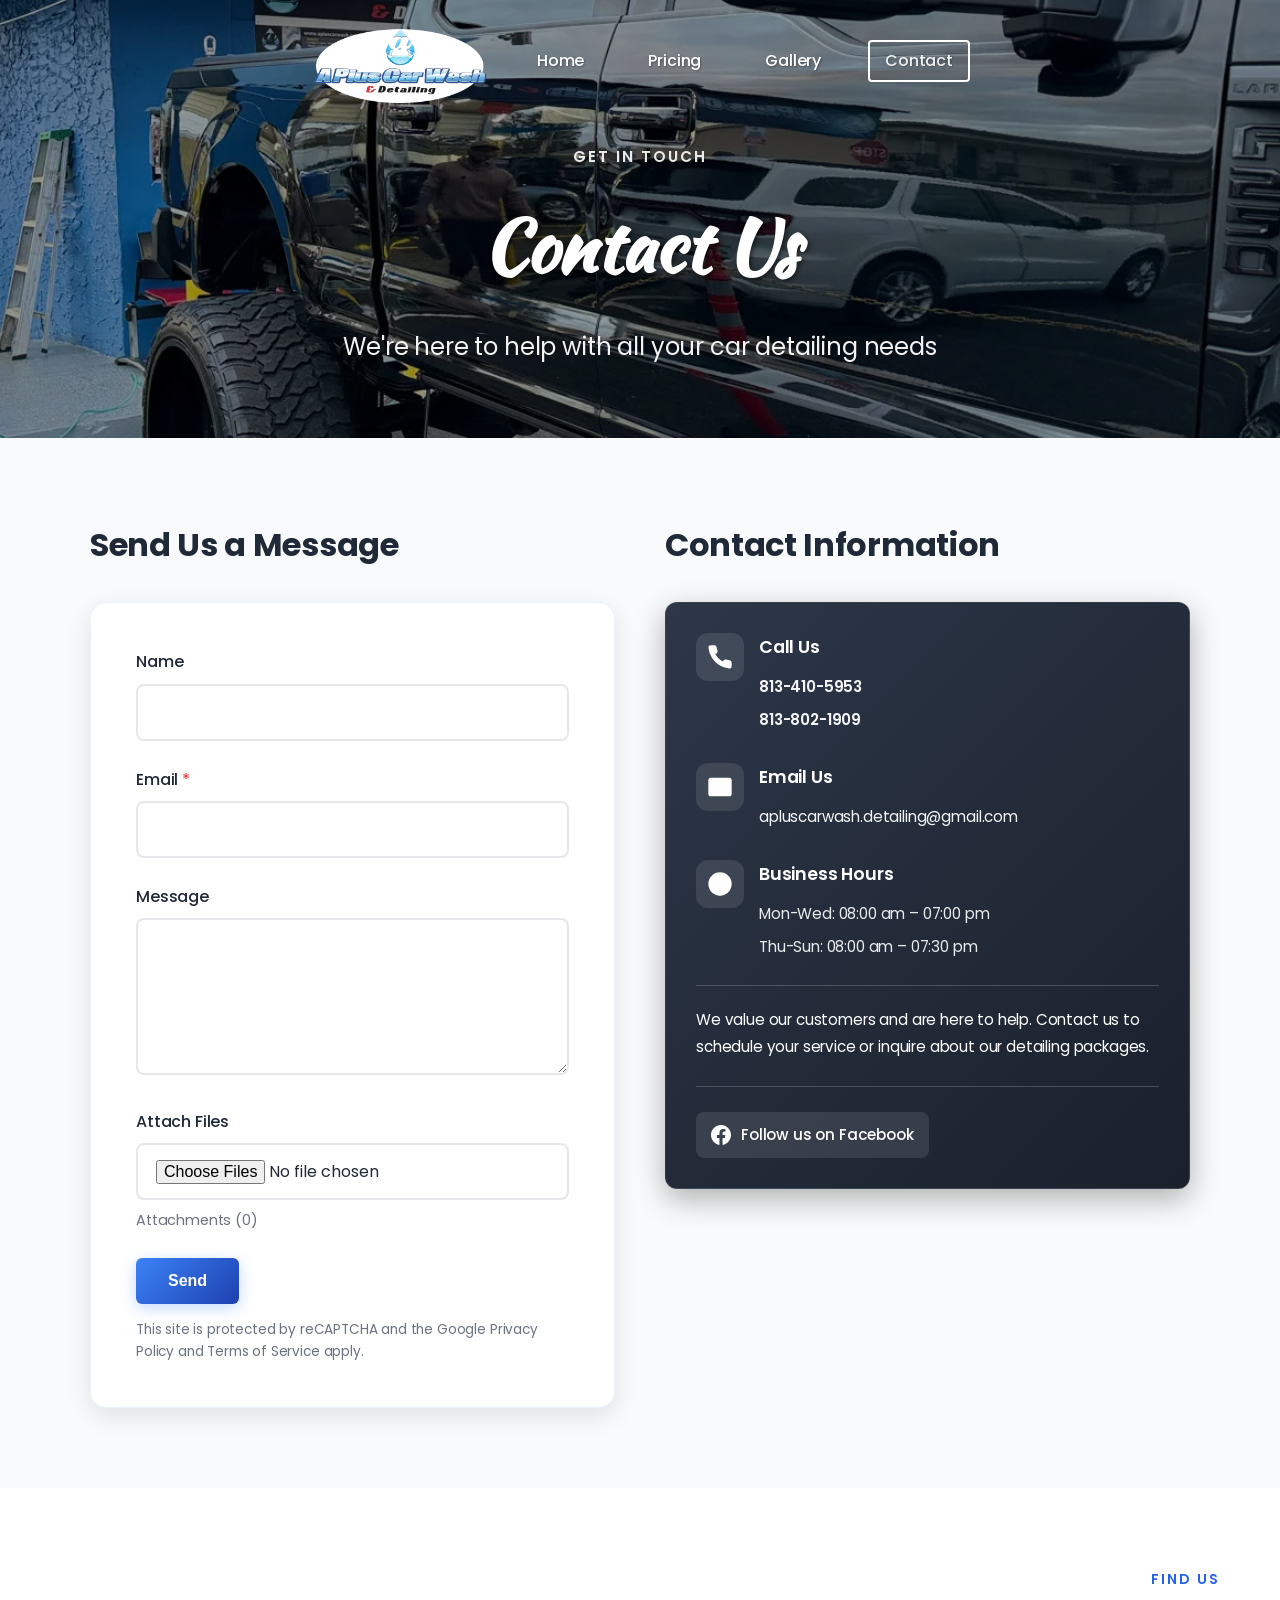
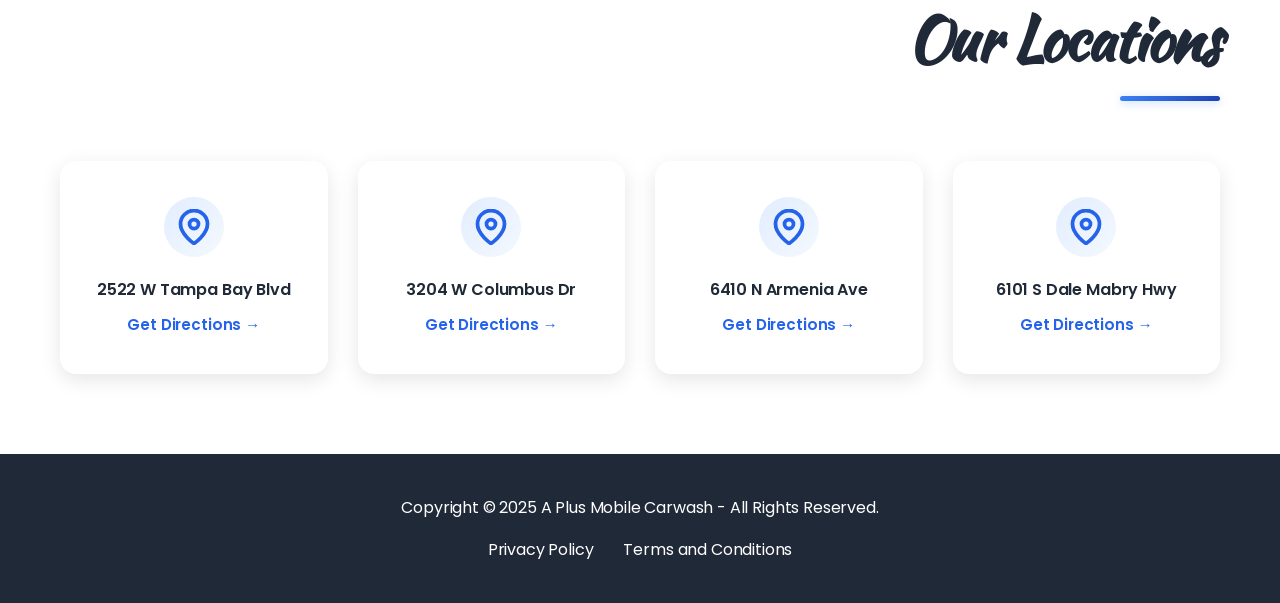
==== contact.html @ 146d7528 "Site v1 created" ====
<!DOCTYPE html>
<html lang="en">
<head>
    <meta charset="UTF-8">
    <meta name="viewport" content="width=device-width, initial-scale=1.0">
    <title>Contact Us - APlus Carwash & Detailing</title>
    <meta name="description" content="Contact APlus Carwash & Detailing for professional mobile car detailing services in Tampa, FL.">
    <link rel="stylesheet" href="styles.css">
    <link rel="preconnect" href="https://fonts.googleapis.com">
    <link rel="preconnect" href="https://fonts.gstatic.com" crossorigin>
    <link href="https://fonts.googleapis.com/css2?family=Poppins:wght@300;400;600;700&family=Kaushan+Script&display=swap" rel="stylesheet">
</head>
<body>

    <!-- Navigation Bar -->
    <nav class="navbar">
        <div class="container">
            <div class="nav-wrapper">
                <button class="mobile-menu-toggle" id="mobileMenuToggle" aria-label="Toggle menu">
                    <span></span>
                    <span></span>
                    <span></span>
                </button>
                <a href="index.html" class="nav-logo">
                    <img src="images/banner.png" alt="A Plus Mobile Carwash Logo">
                </a>
                <ul class="nav-menu" id="navMenu">
                    <li><a href="index.html" class="nav-link">Home</a></li>
                    <li><a href="shop.html" class="nav-link">Pricing</a></li>
                    <li><a href="gallery.html" class="nav-link">Gallery</a></li>
                    <li><a href="contact.html" class="nav-link active">Contact</a></li>
                </ul>
            </div>
        </div>
    </nav>

    <!-- Hero Section -->
    <section class="hero hero-contact">
        <div class="hero-background-image"></div>
        <div class="hero-overlay"></div>
        <div class="container">
            <div class="hero-content">
                <p class="eyebrow-text">Get In Touch</p>
                <h1>Contact Us</h1>
                <p class="hero-subtitle">We're here to help with all your car detailing needs</p>
            </div>
        </div>
    </section>

    <!-- Contact Section -->
    <section class="contact-section">
        <div class="container">
            <div class="contact-wrapper">
                <div class="contact-form-container">
                    <h3>Send Us a Message</h3>
                    <form id="contactForm" class="contact-form">
                        <div class="form-group">
                            <label for="name">Name</label>
                            <input type="text" id="name" name="name" required>
                        </div>
                        <div class="form-group">
                            <label for="email">Email <span class="required">*</span></label>
                            <input type="email" id="email" name="email" required>
                        </div>
                        <div class="form-group">
                            <label for="message">Message</label>
                            <textarea id="message" name="message" rows="5" required></textarea>
                        </div>
                        <div class="form-group">
                            <label for="file">Attach Files</label>
                            <input type="file" id="file" name="file" multiple>
                            <p class="file-info">Attachments (0)</p>
                        </div>
                        <button type="submit" class="btn btn-primary">Send</button>
                        <p class="form-note">This site is protected by reCAPTCHA and the Google Privacy Policy and Terms of Service apply.</p>
                    </form>
                </div>
                
                <div class="contact-info">
                    <h3 class="contact-info-heading">Contact Information</h3>
                    <div class="info-card info-card-primary">
                        <div class="contact-quick-info">
                            <div class="quick-info-item">
                                <div class="quick-info-icon">
                                    <svg xmlns="http://www.w3.org/2000/svg" viewBox="0 0 24 24" fill="none" stroke="currentColor" stroke-width="2" stroke-linecap="round" stroke-linejoin="round">
                                        <path d="M22 16.92v3a2 2 0 0 1-2.18 2 19.79 19.79 0 0 1-8.63-3.07 19.5 19.5 0 0 1-6-6 19.79 19.79 0 0 1-3.07-8.67A2 2 0 0 1 4.11 2h3a2 2 0 0 1 2 1.72 12.84 12.84 0 0 0 .7 2.81 2 2 0 0 1-.45 2.11L8.09 9.91a16 16 0 0 0 6 6l1.27-1.27a2 2 0 0 1 2.11-.45 12.84 12.84 0 0 0 2.81.7A2 2 0 0 1 22 16.92z"></path>
                                    </svg>
                                </div>
                                <div class="quick-info-content">
                                    <h4>Call Us</h4>
                                    <p class="phone">813-410-5953</p>
                                    <p class="phone">813-802-1909</p>
                                </div>
                            </div>
                            <div class="quick-info-item">
                                <div class="quick-info-icon">
                                    <svg xmlns="http://www.w3.org/2000/svg" viewBox="0 0 24 24" fill="none" stroke="currentColor" stroke-width="2" stroke-linecap="round" stroke-linejoin="round">
                                        <path d="M4 4h16c1.1 0 2 .9 2 2v12c0 1.1-.9 2-2 2H4c-1.1 0-2-.9-2-2V6c0-1.1.9-2 2-2z"></path>
                                        <polyline points="22,6 12,13 2,6"></polyline>
                                    </svg>
                                </div>
                                <div class="quick-info-content">
                                    <h4>Email Us</h4>
                                    <p class="email"><a href="mailto:apluscarwash.detailing@gmail.com">apluscarwash.detailing@gmail.com</a></p>
                                </div>
                            </div>
                            <div class="quick-info-item">
                                <div class="quick-info-icon">
                                    <svg xmlns="http://www.w3.org/2000/svg" viewBox="0 0 24 24" fill="none" stroke="currentColor" stroke-width="2" stroke-linecap="round" stroke-linejoin="round">
                                        <circle cx="12" cy="12" r="10"></circle>
                                        <polyline points="12 6 12 12 16 14"></polyline>
                                    </svg>
                                </div>
                                <div class="quick-info-content">
                                    <h4>Business Hours</h4>
                                    <p>Mon-Wed: 08:00 am – 07:00 pm</p>
                                    <p>Thu-Sun: 08:00 am – 07:30 pm</p>
                                </div>
                            </div>
                        </div>
                        <p class="contact-note">We value our customers and are here to help. Contact us to schedule your service or inquire about our detailing packages.</p>
                        <div class="social-media">
                            <a href="https://www.facebook.com/apluscarwashtampabay/" target="_blank" rel="noopener noreferrer" class="social-icon facebook-icon" aria-label="Visit our Facebook page">
                                <svg xmlns="http://www.w3.org/2000/svg" viewBox="0 0 24 24" fill="currentColor" width="24" height="24">
                                    <path d="M24 12.073c0-6.627-5.373-12-12-12s-12 5.373-12 12c0 5.99 4.388 10.954 10.125 11.854v-8.385H7.078v-3.47h3.047V9.43c0-3.007 1.792-4.669 4.533-4.669 1.312 0 2.686.235 2.686.235v2.953H15.83c-1.491 0-1.956.925-1.956 1.874v2.25h3.328l-.532 3.47h-2.796v8.385C19.612 23.027 24 18.062 24 12.073z"/>
                                </svg>
                                <span>Follow us on Facebook</span>
                            </a>
                        </div>
                    </div>
                </div>
            </div>
        </div>
    </section>

    <!-- Locations Section -->
    <section class="locations-section">
        <div class="container">
            <p class="eyebrow-text">Find Us</p>
            <h2 class="section-title">Our Locations</h2>
            <div class="locations-grid">
                <div class="location-card" data-location-image="images/stroefront1.webp">
                    <div class="location-icon">
                        <svg xmlns="http://www.w3.org/2000/svg" viewBox="0 0 24 24" fill="none" stroke="currentColor" stroke-width="2" stroke-linecap="round" stroke-linejoin="round">
                            <path d="M21 10c0 7-9 13-9 13s-9-6-9-13a9 9 0 0 1 18 0z"></path>
                            <circle cx="12" cy="10" r="3"></circle>
                        </svg>
                    </div>
                    <p class="location-address">2522 W Tampa Bay Blvd</p>
                    <a href="https://maps.google.com/?q=2522+W+Tampa+Bay+Blvd+%231864" target="_blank" class="location-link">Get Directions →</a>
                </div>
                <div class="location-card" data-location-image="images/3204-location.png">
                    <div class="location-icon">
                        <svg xmlns="http://www.w3.org/2000/svg" viewBox="0 0 24 24" fill="none" stroke="currentColor" stroke-width="2" stroke-linecap="round" stroke-linejoin="round">
                            <path d="M21 10c0 7-9 13-9 13s-9-6-9-13a9 9 0 0 1 18 0z"></path>
                            <circle cx="12" cy="10" r="3"></circle>
                        </svg>
                    </div>
                    <p class="location-address">3204 W Columbus Dr</p>
                    <a href="https://maps.google.com/?q=3204+W+Columbus+Dr" target="_blank" class="location-link">Get Directions →</a>
                </div>
                <div class="location-card" data-location-image="images/armenia-location.webp">
                    <div class="location-icon">
                        <svg xmlns="http://www.w3.org/2000/svg" viewBox="0 0 24 24" fill="none" stroke="currentColor" stroke-width="2" stroke-linecap="round" stroke-linejoin="round">
                            <path d="M21 10c0 7-9 13-9 13s-9-6-9-13a9 9 0 0 1 18 0z"></path>
                            <circle cx="12" cy="10" r="3"></circle>
                        </svg>
                    </div>
                    <p class="location-address">6410 N Armenia Ave</p>
                    <a href="https://maps.google.com/?q=6410+N+Armenia+Ave" target="_blank" class="location-link">Get Directions →</a>
                </div>
                <div class="location-card" data-location-image="images/dale-location.webp">
                    <div class="location-icon">
                        <svg xmlns="http://www.w3.org/2000/svg" viewBox="0 0 24 24" fill="none" stroke="currentColor" stroke-width="2" stroke-linecap="round" stroke-linejoin="round">
                            <path d="M21 10c0 7-9 13-9 13s-9-6-9-13a9 9 0 0 1 18 0z"></path>
                            <circle cx="12" cy="10" r="3"></circle>
                        </svg>
                    </div>
                    <p class="location-address">6101 S Dale Mabry Hwy</p>
                    <a href="https://maps.google.com/?q=6101+S+Dale+Mabry+Hwy" target="_blank" class="location-link">Get Directions →</a>
                </div>
            </div>
        </div>
    </section>

    <!-- Footer -->
    <footer class="footer">
        <div class="container">
            <p>Copyright © 2025 A Plus Mobile Carwash - All Rights Reserved.</p>
            <div class="footer-links">
                <a href="#privacy">Privacy Policy</a>
                <a href="#terms">Terms and Conditions</a>
            </div>
        </div>
    </footer>

    <script src="script.js"></script>
</body>
</html>
---- styles.css ----
/* Reset & Base Styles */
* {
    margin: 0;
    padding: 0;
    box-sizing: border-box;
}

:root {
    --primary-color: #2563eb;
    --primary-dark: #1e40af;
    --secondary-color: #10b981;
    --text-dark: #1f2937;
    --text-light: #6b7280;
    --bg-light: #f9fafb;
    --bg-white: #ffffff;
    --border-color: #e5e7eb;
    --shadow: 0 4px 6px -1px rgba(0, 0, 0, 0.1), 0 2px 4px -1px rgba(0, 0, 0, 0.06);
    --shadow-lg: 0 10px 15px -3px rgba(0, 0, 0, 0.1), 0 4px 6px -2px rgba(0, 0, 0, 0.05);
    
    /* Soap bubble and water theme colors */
    --water-blue: #3b82f6;
    --water-light: #60a5fa;
    --water-dark: #1e40af;
    --soap-bubble: rgba(59, 130, 246, 0.1);
    --bubble-gradient: linear-gradient(135deg, rgba(59, 130, 246, 0.15) 0%, rgba(147, 197, 253, 0.1) 100%);
    --water-gradient: linear-gradient(135deg, #3b82f6 0%, #1e40af 100%);
}

body {
    font-family: 'Poppins', sans-serif;
    line-height: 1.7;
    color: var(--text-dark);
    background-color: var(--bg-white);
    overflow-x: hidden;
    font-weight: 400;
    letter-spacing: -0.01em;
}

h1 {
    font-family: "Kaushan Script", cursive;
}

h2 {
    font-family: "Kaushan Script", cursive;
}

.container {
    max-width: 1200px;
    margin: 0 auto;
    padding: 0 20px;
}

/* Cookie Notice */
.cookie-notice {
    position: fixed;
    bottom: 0;
    left: 0;
    right: 0;
    background: var(--text-dark);
    color: white;
    padding: 20px;
    z-index: 1000;
    transform: translateY(100%);
    transition: transform 0.3s ease;
    box-shadow: var(--shadow-lg);
}

.cookie-notice.show {
    transform: translateY(0);
}

.cookie-content {
    max-width: 1200px;
    margin: 0 auto;
    display: flex;
    align-items: center;
    justify-content: space-between;
    gap: 20px;
    flex-wrap: wrap;
}

.cookie-content p {
    flex: 1;
    min-width: 250px;
}

.btn-cookie {
    background: var(--primary-color);
    color: white;
    border: none;
    padding: 12px 30px;
    border-radius: 6px;
    cursor: pointer;
    font-weight: 600;
    transition: background 0.3s ease;
}

.btn-cookie:hover {
    background: var(--primary-dark);
}

/* Navigation Bar */
.navbar {
    background: transparent;
    box-shadow: none;
    position: fixed;
    top: 0;
    left: 0;
    right: 0;
    z-index: 999;
    padding: 16px 0;
    transition: background 0.3s ease, box-shadow 0.3s ease;
    width: 100%;
}

.navbar.scrolled {
    background: var(--bg-white);
    box-shadow: var(--shadow);
}

.nav-wrapper {
    display: flex;
    justify-content: center;
    align-items: center;
    position: relative;
    gap: 30px;
}

.nav-logo {
    display: block;
    text-decoration: none;
    transition: transform 0.3s ease, opacity 0.3s ease;
    flex-shrink: 0;
    z-index: 2;
}

.nav-logo img {
    height: 90px;
    width: auto;
    max-width: 300px;
    display: block;
    object-fit: contain;
}

.nav-logo:hover {
    transform: scale(1.05);
    opacity: 0.9;
}

.nav-menu {
    display: flex;
    list-style: none;
    gap: 30px;
    align-items: center;
    margin: 0;
    padding: 0;
}

.nav-link {
    color: var(--text-dark);
    text-decoration: none;
    font-weight: 500;
    transition: color 0.3s ease, border-color 0.3s ease;
    position: relative;
    padding: 5px 15px;
    border: 2px solid transparent;
    border-radius: 4px;
    display: inline-block;
}

.navbar:not(.scrolled) .nav-link {
    color: white;
    text-shadow: 1px 1px 2px rgba(0, 0, 0, 0.3);
}

.navbar:not(.scrolled) .nav-link:not(.active) {
    border-color: transparent;
}


.navbar.scrolled .nav-link:not(.active) {
    border-color: transparent;
}

.nav-link:hover,
.nav-link.active {
    color: var(--primary-color);
}

.navbar:not(.scrolled) .nav-link:hover,
.navbar:not(.scrolled) .nav-link.active {
    color: rgba(255, 255, 255, 0.9);
}

.nav-link.active::after {
    display: none;
}

.nav-link.active {
    border-color: white !important;
}

.navbar:not(.scrolled) .nav-link.active {
    border-color: white !important;
}

.navbar.scrolled .nav-link.active {
    border-color: var(--primary-color) !important;
}

.mobile-menu-toggle {
    display: none;
    flex-direction: column;
    background: none;
    border: none;
    cursor: pointer;
    gap: 5px;
    padding: 5px;
    position: absolute;
    right: 0;
    top: 0;
    z-index: 10;
}

.mobile-menu-toggle span {
    width: 25px;
    height: 3px;
    background: var(--text-dark);
    transition: all 0.3s ease;
    border-radius: 2px;
}

.navbar:not(.scrolled) .mobile-menu-toggle span {
    background: white;
}

/* Hero Section */
.hero {
    position: relative;
    color: white;
    padding: 144px 0 40px;
    text-align: center;
    overflow: visible;
    min-height: 400px;
    display: flex;
    align-items: center;
    margin-top: 0;
    z-index: 1;
}

.hero-slideshow {
    position: absolute;
    top: 0;
    left: 0;
    right: 0;
    bottom: 0;
    z-index: 0;
    height: 100%;
    width: 100%;
}

.hero-slide {
    position: absolute;
    top: 0;
    left: 0;
    right: 0;
    bottom: 0;
    background-size: cover;
    background-position: center;
    background-repeat: no-repeat;
    opacity: 0;
    transition: opacity 2s ease-in-out;
}

.hero-slide.active {
    opacity: 1;
}

.hero-slide:nth-child(1) {
    background-image: url('images/rs=w_1160,h_870 (1).webp');
}

.hero-slide:nth-child(2) {
    background-image: url('images/rs=w_1160,h_870 (2).webp');
}

.hero-slide:nth-child(3) {
    background-image: url('images/rs=w_1160,h_870 (3).webp');
}

/* Hero Background Image for Pricing Page */
.hero-background-image {
    position: absolute;
    top: -70px;
    left: 0;
    right: 0;
    bottom: 0;
    z-index: 0;
    height: calc(100% + 70px);
    min-height: calc(100% + 70px);
    background-image: url('images/rs=w_1160,h_870 (1).webp');
    background-size: cover;
    background-position: center;
    background-repeat: no-repeat;
}

.hero-pricing {
    min-height: 350px;
}

.hero-pricing .hero-overlay {
    top: -70px;
    height: calc(100% + 70px);
}

.hero-pricing .hero-content {
    position: relative;
    z-index: 2;
}

/* Page-specific hero background images */
.hero-pricing .hero-background-image {
    background-image: url('images/rs=w_1160,h_870 (2).webp');
}

.hero-gallery .hero-background-image {
    background-image: url('images/rs=w_1160,h_870 (3).webp');
}

.hero-about .hero-background-image {
    background-image: url('images/rs=w_1160,h_870 (4).webp');
}

.hero-contact .hero-background-image {
    background-image: url('images/rs=w_1160,h_870 (5).webp');
}

.hero-gallery,
.hero-about,
.hero-contact {
    min-height: 350px;
}

.hero-gallery .hero-overlay,
.hero-about .hero-overlay,
.hero-contact .hero-overlay {
    top: -70px;
    height: calc(100% + 70px);
}

.hero-gallery .hero-content,
.hero-about .hero-content,
.hero-contact .hero-content {
    position: relative;
    z-index: 2;
}

.hero-slide:nth-child(4) {
    background-image: url('images/rs=w_1160,h_870 (4).webp');
}

.hero-slide:nth-child(5) {
    background-image: url('images/rs=w_1160,h_870 (5).webp');
}

.hero-slide:nth-child(6) {
    background-image: url('images/rs=w_1160,h_872.webp');
}

.hero-overlay {
    position: absolute;
    top: 0;
    left: 0;
    right: 0;
    bottom: 0;
    background: rgba(0, 0, 0, 0.4);
    z-index: 1;
    height: 100%;
    width: 100%;
}

.hero-content {
    position: relative;
    z-index: 2;
    max-width: 800px;
    margin: 0 auto;
    width: 100%;
}

.hero-logo {
    max-width: 78px;
    width: 100%;
    height: auto;
    margin-bottom: 15px;
    filter: drop-shadow(0 4px 6px rgba(0, 0, 0, 0.3));
    animation: fadeInDown 0.8s ease-out;
}

@keyframes fadeInDown {
    from {
        opacity: 0;
        transform: translateY(-20px);
    }
    to {
        opacity: 1;
        transform: translateY(0);
    }
}

.hero h1 {
    font-size: 4.5rem;
    font-weight: 700;
    margin-bottom: 20px;
    text-shadow: 2px 2px 4px rgba(0, 0, 0, 0.5);
}

.hero-subtitle {
    font-size: 1.5rem;
    margin-bottom: 30px;
    opacity: 0.95;
}

/* Buttons */
.btn {
    display: inline-block;
    padding: 14px 32px;
    border-radius: 6px;
    text-decoration: none;
    font-weight: 600;
    transition: all 0.3s ease;
    border: none;
    cursor: pointer;
    font-size: 1rem;
}

.btn-primary {
    background: var(--water-gradient);
    color: white;
    position: relative;
    overflow: hidden;
    box-shadow: 0 4px 15px rgba(59, 130, 246, 0.3);
}

.btn-primary::before {
    content: '';
    position: absolute;
    top: 50%;
    left: 50%;
    width: 0;
    height: 0;
    border-radius: 50%;
    background: rgba(255, 255, 255, 0.3);
    transform: translate(-50%, -50%);
    transition: width 0.6s, height 0.6s;
}

.btn-primary:hover::before {
    width: 300px;
    height: 300px;
}

.btn-primary:hover {
    background: var(--water-gradient);
    transform: translateY(-3px);
    box-shadow: 0 6px 20px rgba(59, 130, 246, 0.4);
}

.btn-primary:active {
    transform: translateY(-1px);
}

.btn-outline {
    background: transparent;
    color: var(--primary-color);
    border: 2px solid var(--primary-color);
}

.btn-outline:hover {
    background: var(--primary-color);
    color: white;
}

/* Section Styles */
.eyebrow-text {
    font-size: 0.875rem;
    font-weight: 600;
    text-transform: uppercase;
    letter-spacing: 2px;
    color: var(--primary-color);
    text-align: center;
    margin-bottom: 12px;
    display: block;
}

.hero .eyebrow-text {
    color: rgba(255, 255, 255, 0.9);
    font-size: 0.95rem;
    margin-bottom: 15px;
}

.about-section .eyebrow-text,
.photos-section .eyebrow-text {
    color: rgba(255, 255, 255, 0.9);
}

.section-title {
    font-size: 3.75rem;
    font-weight: 700;
    text-align: center;
    margin-bottom: 60px;
    color: var(--text-dark);
    position: relative;
    padding-bottom: 25px;
    margin-top: 0;
    letter-spacing: -0.02em;
    line-height: 1.2;
}

.section-title::after {
    content: '';
    position: absolute;
    bottom: 0;
    left: 50%;
    transform: translateX(-50%);
    width: 100px;
    height: 5px;
    background: var(--water-gradient);
    border-radius: 10px;
    box-shadow: 0 2px 8px rgba(59, 130, 246, 0.3);
}


/* About Section */
.about-section {
    padding: 80px 0;
    position: relative;
    background-image: url('images/stroefront1.webp');
    background-size: cover;
    background-position: center;
    background-repeat: no-repeat;
    background-attachment: fixed;
}

.about-background-overlay {
    position: absolute;
    top: 0;
    left: 0;
    right: 0;
    bottom: 0;
    background: rgba(0, 0, 0, 0.7);
    z-index: 0;
}

.about-section .container {
    position: relative;
    z-index: 1;
}

.about-content {
    max-width: 900px;
    margin: 0 auto;
}

.about-section .section-title {
    color: white;
}

.about-text h3 {
    font-size: 2.25rem;
    margin-bottom: 25px;
    color: white;
    font-weight: 700;
    letter-spacing: -0.02em;
    line-height: 1.3;
}

.about-text p {
    font-size: 1.15rem;
    color: rgba(255, 255, 255, 0.95);
    margin-bottom: 45px;
    line-height: 1.85;
    font-weight: 400;
}

/* About Page Unique Sections */
.about-story-section {
    padding: 100px 0;
    background: var(--bg-light);
}

.story-content {
    max-width: 900px;
    margin: 0 auto;
}

.story-text h2 {
    font-size: 2.5rem;
    font-weight: 700;
    color: var(--text-dark);
    margin-bottom: 30px;
    line-height: 1.2;
}

.story-text .lead-text {
    font-size: 1.3rem;
    color: var(--primary-color);
    font-weight: 600;
    margin-bottom: 30px;
    line-height: 1.6;
}

.story-text p {
    font-size: 1.1rem;
    color: var(--text-dark);
    line-height: 1.8;
    margin-bottom: 25px;
}

/* Values Section */
.values-section {
    padding: 100px 0;
    background: white;
}

.values-grid {
    display: grid;
    grid-template-columns: repeat(auto-fit, minmax(250px, 1fr));
    gap: 40px;
    margin-top: 60px;
}

.value-card {
    text-align: center;
    padding: 40px 30px;
    background: var(--bg-light);
    border-radius: 16px;
    transition: transform 0.3s ease, box-shadow 0.3s ease;
}

.value-card:hover {
    transform: translateY(-8px);
    box-shadow: var(--shadow-lg);
}

.value-number {
    font-size: 3rem;
    font-weight: 700;
    color: var(--primary-color);
    margin-bottom: 20px;
    opacity: 0.2;
}

.value-card h3 {
    font-size: 1.5rem;
    font-weight: 700;
    color: var(--text-dark);
    margin-bottom: 15px;
}

.value-card p {
    font-size: 1rem;
    color: var(--text-light);
    line-height: 1.7;
}

/* Why Choose Section */
.why-choose-section {
    padding: 100px 0;
    background: var(--bg-light);
}

.why-choose-content {
    max-width: 900px;
    margin: 0 auto;
}

.why-choose-text h2 {
    font-size: 2.5rem;
    font-weight: 700;
    color: var(--text-dark);
    margin-bottom: 50px;
    line-height: 1.2;
}

.benefits-list {
    display: flex;
    flex-direction: column;
    gap: 30px;
}

.benefit-item {
    display: flex;
    gap: 25px;
    align-items: flex-start;
}

.benefit-icon {
    width: 50px;
    height: 50px;
    background: var(--primary-color);
    border-radius: 12px;
    display: flex;
    align-items: center;
    justify-content: center;
    flex-shrink: 0;
    color: white;
}

.benefit-icon svg {
    width: 24px;
    height: 24px;
}

.benefit-content h4 {
    font-size: 1.4rem;
    font-weight: 700;
    color: var(--text-dark);
    margin-bottom: 10px;
}

.benefit-content p {
    font-size: 1rem;
    color: var(--text-light);
    line-height: 1.7;
}

/* Stats Section */
.stats-section {
    padding: 80px 0;
    background: var(--primary-color);
    color: white;
}

.stats-grid {
    display: grid;
    grid-template-columns: repeat(auto-fit, minmax(200px, 1fr));
    gap: 40px;
}

.stat-card {
    text-align: center;
    padding: 30px;
}

.stat-number {
    font-size: 3.5rem;
    font-weight: 700;
    margin-bottom: 10px;
    line-height: 1;
}

.stat-label {
    font-size: 1.1rem;
    opacity: 0.9;
    font-weight: 500;
}

/* About CTA Section */
.about-cta-section {
    padding: 100px 0;
    background: white;
}

.cta-content {
    text-align: center;
    max-width: 700px;
    margin: 0 auto;
}

.cta-content h2 {
    font-size: 2.5rem;
    font-weight: 700;
    color: var(--text-dark);
    margin-bottom: 20px;
}

.cta-content p {
    font-size: 1.2rem;
    color: var(--text-light);
    margin-bottom: 40px;
    line-height: 1.7;
}

.cta-buttons {
    display: flex;
    gap: 20px;
    justify-content: center;
    flex-wrap: wrap;
}

.btn-secondary {
    background: transparent;
    color: var(--primary-color);
    border: 2px solid var(--primary-color);
    padding: 15px 40px;
    border-radius: 8px;
    font-weight: 600;
    text-decoration: none;
    transition: all 0.3s ease;
    display: inline-block;
}

.btn-secondary:hover {
    background: var(--primary-color);
    color: white;
    transform: translateY(-2px);
    box-shadow: var(--shadow);
}

.features-grid {
    display: grid;
    grid-template-columns: repeat(auto-fit, minmax(250px, 1fr));
    gap: 30px;
    margin-top: 50px;
}

.feature-card {
    background: rgba(45, 55, 72, 0.9);
    padding: 40px 30px;
    border-radius: 16px;
    text-align: center;
    box-shadow: 0 8px 25px rgba(0, 0, 0, 0.3);
    transition: all 0.4s cubic-bezier(0.4, 0, 0.2, 1);
    backdrop-filter: blur(10px);
    border: 1px solid rgba(255, 255, 255, 0.1);
    animation: fadeInUp 0.6s ease-out;
}

.feature-card:hover {
    transform: translateY(-8px) scale(1.02);
    box-shadow: 0 15px 35px rgba(0, 0, 0, 0.4);
    background: rgba(45, 55, 72, 0.95);
    border-color: rgba(255, 255, 255, 0.2);
}

@keyframes fadeInUp {
    from {
        opacity: 0;
        transform: translateY(30px);
    }
    to {
        opacity: 1;
        transform: translateY(0);
    }
}

.feature-icon {
    font-size: 3rem;
    margin-bottom: 20px;
    display: flex;
    align-items: center;
    justify-content: center;
    width: 80px;
    height: 80px;
    margin: 0 auto 20px;
    border-radius: 20px;
    background: rgba(255, 255, 255, 0.1);
    padding: 15px;
    transition: all 0.3s ease;
}

.feature-icon svg {
    width: 48px;
    height: 48px;
    stroke-width: 2;
    stroke: white;
    fill: none;
}

.feature-icon:has(svg[fill="currentColor"]) svg {
    fill: white;
    stroke: none;
}

.feature-card:hover .feature-icon {
    transform: scale(1.1) rotate(5deg);
    background: rgba(255, 255, 255, 0.2);
}

.feature-card h4 {
    font-size: 1.4rem;
    margin-bottom: 12px;
    color: white;
    font-weight: 600;
    letter-spacing: -0.01em;
}

.feature-card p {
    color: rgba(255, 255, 255, 0.9);
    font-size: 1rem;
    line-height: 1.6;
}

/* Reviews Section */
.reviews-section {
    padding: 80px 0;
    background: white;
    position: relative;
    overflow: hidden;
}

.reviews-section::after {
    content: '★★★★★';
    position: absolute;
    bottom: 20px;
    right: -50px;
    font-size: 12rem;
    color: #fbbf24;
    opacity: 0.15;
    transform: rotate(-35deg);
    white-space: nowrap;
    z-index: 0;
    pointer-events: none;
    letter-spacing: 30px;
}

.reviews-section .section-title {
    text-align: left;
}

.reviews-section .section-title::after {
    left: 0;
    right: auto;
    transform: none;
}

.reviews-section .eyebrow-text {
    text-align: left;
}

.reviews-section .container {
    position: relative;
    z-index: 1;
}

.reviews-carousel-wrapper {
    position: relative;
    max-width: 1100px;
    margin: 0 auto 40px;
    padding: 0 60px;
}

.reviews-carousel {
    display: flex;
    overflow: hidden;
    scroll-behavior: smooth;
    gap: 0;
    padding: 20px 10px;
    width: 100%;
}

.review-card {
    min-width: calc(33.333% - 20px);
    width: calc(33.333% - 20px);
    background: var(--bg-light);
    padding: 40px 30px;
    border-radius: 12px;
    box-shadow: var(--shadow);
    text-align: center;
    flex-shrink: 0;
    transition: transform 0.3s ease, box-shadow 0.3s ease;
    box-sizing: border-box;
    display: flex;
    flex-direction: column;
    justify-content: space-between;
    align-items: center;
    margin: 0 10px;
}

.review-card:hover {
    transform: translateY(-5px);
    box-shadow: var(--shadow-lg);
}

.review-stars {
    color: #fbbf24;
    font-size: 1.5rem;
    margin-bottom: 25px;
    letter-spacing: 3px;
    text-align: center;
    width: 100%;
}

.review-text {
    font-size: 1.1rem;
    line-height: 1.8;
    color: var(--text-dark);
    margin-bottom: 30px;
    font-style: italic;
    position: relative;
    text-align: center;
    width: 100%;
    max-width: 100%;
    padding: 0 10px;
    box-sizing: border-box;
}

.review-text::before {
    content: '"';
    font-size: 4rem;
    color: var(--primary-color);
    opacity: 0.2;
    position: absolute;
    top: -30px;
    left: 50%;
    transform: translateX(-50%);
    font-family: Georgia, serif;
    line-height: 1;
    pointer-events: none;
}

.review-author {
    margin-top: auto;
    padding-top: 25px;
    border-top: 1px solid var(--border-color);
    width: 100%;
    text-align: center;
}

.review-author-name {
    font-weight: 600;
    color: var(--text-dark);
    margin-bottom: 8px;
    text-align: center;
}

.review-date {
    font-size: 0.9rem;
    color: var(--text-light);
    text-align: center;
}

.carousel-btn {
    position: absolute;
    top: 50%;
    transform: translateY(-50%);
    background: var(--primary-color);
    color: white;
    border: none;
    width: 50px;
    height: 50px;
    border-radius: 50%;
    font-size: 24px;
    cursor: pointer;
    z-index: 10;
    display: flex;
    align-items: center;
    justify-content: center;
    transition: all 0.3s ease;
    box-shadow: var(--shadow);
}

.carousel-btn:hover {
    background: var(--primary-dark);
    transform: translateY(-50%) scale(1.1);
}

.carousel-prev {
    left: -25px;
}

.carousel-next {
    right: -25px;
}

.reviews-dots {
    display: flex;
    justify-content: center;
    gap: 10px;
    margin-bottom: 30px;
}

.review-dot {
    width: 12px;
    height: 12px;
    border-radius: 50%;
    background: var(--border-color);
    cursor: pointer;
    transition: all 0.3s ease;
    border: 2px solid transparent;
}

.review-dot:hover {
    background: var(--primary-color);
    transform: scale(1.2);
}

.review-dot.active {
    background: var(--primary-color);
    width: 30px;
    border-radius: 6px;
}

.reviews-footer {
    text-align: center;
    margin-top: 20px;
}

.reviews-footer p {
    color: var(--text-light);
    font-size: 1rem;
}

.reviews-footer a {
    color: var(--primary-color);
    text-decoration: none;
    font-weight: 600;
    transition: color 0.3s ease;
}

.reviews-footer a:hover {
    color: var(--primary-dark);
    text-decoration: underline;
}

.reviews-loading {
    text-align: center;
    padding: 60px 20px;
    color: var(--text-light);
    font-size: 1.1rem;
}

.reviews-loading a {
    color: var(--primary-color);
    text-decoration: none;
    font-weight: 600;
}

.reviews-loading a:hover {
    text-decoration: underline;
}

/* Photos Section */
.photos-section {
    padding: 80px 0;
    background: #000000;
    background-image: url('images/splash1.png');
    background-size: cover;
    background-position: center;
    background-repeat: no-repeat;
    position: relative;
}

.photos-section::before {
    content: '';
    position: absolute;
    top: 0;
    left: 0;
    right: 0;
    bottom: 0;
    background: rgba(0, 0, 0, 0.7);
    z-index: 0;
}

.photos-section .container {
    position: relative;
    z-index: 1;
}

.photos-section .section-title {
    color: white;
    text-align: right;
}

.photos-section .section-title::after {
    left: auto;
    right: 0;
    transform: none;
}

.photos-section .eyebrow-text {
    text-align: right;
}

.photos-grid {
    display: grid;
    grid-template-columns: repeat(auto-fit, minmax(300px, 1fr));
    gap: 30px;
    margin-bottom: 50px;
}

.photos-section-cta {
    text-align: center;
    margin-top: 40px;
}

.photo-item {
    aspect-ratio: 4/3;
    border-radius: 16px;
    overflow: hidden;
    box-shadow: 0 8px 25px rgba(0, 0, 0, 0.2);
    transition: all 0.4s cubic-bezier(0.4, 0, 0.2, 1);
    cursor: pointer;
    position: relative;
    border: 2px solid rgba(255, 255, 255, 0.1);
}

.photo-item::before {
    content: '';
    position: absolute;
    top: 0;
    left: 0;
    right: 0;
    bottom: 0;
    background: var(--bubble-gradient);
    opacity: 0;
    transition: opacity 0.4s ease;
    z-index: 1;
}

.photo-item:hover {
    transform: scale(1.05) translateY(-5px);
    box-shadow: 0 15px 40px rgba(0, 0, 0, 0.3);
    border-color: rgba(255, 255, 255, 0.3);
}

.photo-item:hover::before {
    opacity: 0.2;
}

.photo-item img {
    width: 100%;
    height: 100%;
    object-fit: cover;
    display: block;
    transition: transform 0.3s ease;
}

.photo-item:hover img {
    transform: scale(1.05);
}

/* Image Modal/Carousel */
.image-modal {
    display: none;
    position: fixed;
    z-index: 2000;
    left: 0;
    top: 0;
    width: 100%;
    height: 100%;
    background-color: rgba(0, 0, 0, 0.95);
    animation: fadeIn 0.3s ease;
    overflow: hidden;
}

.image-modal.active {
    display: flex;
    align-items: center;
    justify-content: center;
}

@keyframes fadeIn {
    from {
        opacity: 0;
    }
    to {
        opacity: 1;
    }
}

.modal-content {
    position: relative;
    max-width: 90%;
    max-height: 90%;
    display: flex;
    align-items: center;
    justify-content: center;
}

.modal-content img {
    max-width: 100%;
    max-height: 90vh;
    width: auto;
    height: auto;
    object-fit: contain;
    border-radius: 8px;
    animation: zoomIn 0.3s ease;
}

@keyframes zoomIn {
    from {
        transform: scale(0.8);
        opacity: 0;
    }
    to {
        transform: scale(1);
        opacity: 1;
    }
}

.modal-close {
    position: absolute;
    top: 20px;
    right: 35px;
    color: white;
    font-size: 40px;
    font-weight: bold;
    cursor: pointer;
    background: none;
    border: none;
    z-index: 2001;
    width: 50px;
    height: 50px;
    display: flex;
    align-items: center;
    justify-content: center;
    border-radius: 50%;
    transition: all 0.3s ease;
    line-height: 1;
    padding: 0;
}

.modal-close:hover {
    background-color: rgba(255, 255, 255, 0.2);
    transform: rotate(90deg);
}

.modal-nav {
    position: absolute;
    top: 50%;
    transform: translateY(-50%);
    color: white;
    font-size: 50px;
    font-weight: bold;
    cursor: pointer;
    background: rgba(0, 0, 0, 0.5);
    border: none;
    padding: 20px 15px;
    z-index: 2001;
    transition: all 0.3s ease;
    border-radius: 4px;
    width: 60px;
    height: 60px;
    display: flex;
    align-items: center;
    justify-content: center;
    user-select: none;
}

.modal-nav:hover {
    background: rgba(0, 0, 0, 0.8);
    transform: translateY(-50%) scale(1.1);
}

.modal-prev {
    left: 20px;
}

.modal-next {
    right: 20px;
}

.modal-info {
    position: absolute;
    bottom: 30px;
    left: 50%;
    transform: translateX(-50%);
    color: white;
    font-size: 18px;
    font-weight: 500;
    background: rgba(0, 0, 0, 0.7);
    padding: 10px 20px;
    border-radius: 25px;
    z-index: 2001;
}

.modal-dots {
    position: absolute;
    bottom: 80px;
    left: 50%;
    transform: translateX(-50%);
    display: flex;
    gap: 10px;
    z-index: 2001;
}

.modal-dot {
    width: 12px;
    height: 12px;
    border-radius: 50%;
    background: rgba(255, 255, 255, 0.5);
    cursor: pointer;
    transition: all 0.3s ease;
    border: 2px solid transparent;
}

.modal-dot:hover {
    background: rgba(255, 255, 255, 0.8);
    transform: scale(1.2);
}

.modal-dot.active {
    background: white;
    width: 30px;
    border-radius: 6px;
}

/* Contact Section */
.contact-section {
    padding: 80px 0;
    background: var(--bg-light);
}

.contact-wrapper {
    display: grid;
    grid-template-columns: 1fr 1fr;
    gap: 50px;
    max-width: 1100px;
    margin: 0 auto;
}

.contact-form-container h3 {
    font-size: 2rem;
    margin-bottom: 30px;
    color: var(--text-dark);
    font-weight: 700;
    letter-spacing: -0.01em;
}

.contact-info-heading {
    font-size: 2rem;
    margin-bottom: 30px;
    color: var(--text-dark);
    font-weight: 700;
    letter-spacing: -0.01em;
}

.contact-form {
    background: white;
    padding: 45px;
    border-radius: 16px;
    box-shadow: 0 8px 25px rgba(0, 0, 0, 0.1);
    border: 1px solid rgba(59, 130, 246, 0.1);
}

.form-group {
    margin-bottom: 25px;
}

.form-group label {
    display: block;
    margin-bottom: 8px;
    font-weight: 500;
    color: var(--text-dark);
}

.required {
    color: #ef4444;
}

.form-group input,
.form-group textarea {
    width: 100%;
    padding: 14px 18px;
    border: 2px solid var(--border-color);
    border-radius: 8px;
    font-family: inherit;
    font-size: 1rem;
    transition: all 0.3s ease;
    background: white;
}

.form-group input:focus,
.form-group textarea:focus {
    outline: none;
    border-color: var(--primary-color);
    box-shadow: 0 0 0 3px rgba(59, 130, 246, 0.1);
    transform: translateY(-1px);
}

.file-info {
    margin-top: 8px;
    font-size: 0.9rem;
    color: var(--text-light);
}

.form-note {
    margin-top: 15px;
    font-size: 0.85rem;
    color: var(--text-light);
    line-height: 1.6;
}

.info-card {
    background: white;
    padding: 30px;
    border-radius: 12px;
    box-shadow: var(--shadow);
    margin-bottom: 25px;
}

.info-card-primary {
    background: linear-gradient(135deg, #2d3748 0%, #1a202c 100%);
    box-shadow: 0 10px 30px rgba(0, 0, 0, 0.3);
    border: 1px solid rgba(255, 255, 255, 0.1);
}

.info-card-primary h3,
.info-card-primary h4 {
    color: white;
}

.info-card-primary p {
    color: rgba(255, 255, 255, 0.95);
}

.info-card-primary .quick-info-content h4 {
    color: white;
}

.info-card-primary .quick-info-content p {
    color: rgba(255, 255, 255, 0.9);
}

.info-card h3 {
    margin-bottom: 20px;
    font-size: 1.5rem;
}

.info-card h4 {
    font-size: 1.1rem;
    margin-bottom: 8px;
    color: var(--text-dark);
}

.info-card p {
    color: var(--text-light);
    margin-bottom: 15px;
    line-height: 1.8;
}

.contact-quick-info {
    display: flex;
    flex-direction: column;
    gap: 25px;
    margin-bottom: 20px;
}

.quick-info-item {
    display: flex;
    gap: 15px;
    align-items: flex-start;
}

.quick-info-icon {
    font-size: 2rem;
    flex-shrink: 0;
    display: flex;
    align-items: center;
    justify-content: center;
    width: 48px;
    height: 48px;
    border-radius: 12px;
    background: var(--bubble-gradient);
    padding: 10px;
    transition: all 0.3s ease;
}

.quick-info-icon svg {
    width: 28px;
    height: 28px;
    stroke-width: 2;
}

.quick-info-icon:hover {
    transform: scale(1.1);
    background: var(--water-gradient);
}

.info-card-primary .quick-info-icon {
    background: rgba(255, 255, 255, 0.1);
}

.info-card-primary .quick-info-icon svg {
    stroke: transparent;
    fill: white;
}

.info-card-primary .quick-info-icon:hover {
    background: rgba(255, 255, 255, 0.2);
}

.quick-info-content h4 {
    margin-bottom: 10px;
    font-size: 1.1rem;
    font-weight: 600;
    letter-spacing: -0.01em;
}

.quick-info-content p {
    margin-bottom: 5px;
    font-size: 0.95rem;
}

.social-media {
    margin-top: 25px;
    padding-top: 25px;
    border-top: 1px solid rgba(255, 255, 255, 0.2);
}

.social-icon {
    display: inline-flex;
    align-items: center;
    gap: 10px;
    color: white;
    text-decoration: none;
    font-size: 0.95rem;
    font-weight: 500;
    transition: all 0.3s ease;
    padding: 10px 15px;
    border-radius: 8px;
    background: rgba(255, 255, 255, 0.1);
}

.social-icon:hover {
    background: rgba(255, 255, 255, 0.2);
    transform: translateY(-2px);
    color: white;
}

.social-icon svg {
    width: 20px;
    height: 20px;
    fill: currentColor;
}

.social-icon span {
    color: white;
}

.contact-note {
    margin-top: 20px;
    padding-top: 20px;
    border-top: 1px solid rgba(255, 255, 255, 0.2);
    font-size: 0.95rem;
    color: white !important;
    opacity: 1;
}

.address {
    font-weight: 500;
    color: var(--text-dark) !important;
}

.phone {
    font-size: 1rem;
    font-weight: 600;
    color: var(--primary-color) !important;
    margin-bottom: 5px !important;
}

.info-card-primary .phone {
    color: rgba(255, 255, 255, 0.95) !important;
}

.quick-info-icon svg {
    width: 32px;
    height: 32px;
    fill: currentColor;
}

.info-card-primary .quick-info-icon svg {
    fill: white;
}

.email a {
    color: rgba(255, 255, 255, 0.95) !important;
    text-decoration: none;
    transition: color 0.3s ease;
}

.email a:hover {
    color: white !important;
    text-decoration: underline;
}

.hours-table {
    width: 100%;
    border-collapse: collapse;
}

.hours-table td {
    padding: 10px 0;
    color: var(--text-light);
}

.hours-table td:first-child {
    font-weight: 500;
    color: var(--text-dark);
    width: 60px;
}

.locations-list {
    display: flex;
    flex-direction: column;
    gap: 0;
}

.location-item {
    display: flex;
    gap: 15px;
    padding: 20px 0;
    border-bottom: 1px solid var(--border-color);
    align-items: flex-start;
}

.location-item:last-child {
    border-bottom: none;
    padding-bottom: 0;
}

.location-icon {
    font-size: 1.5rem;
    flex-shrink: 0;
    margin-top: 2px;
}

.location-content {
    flex: 1;
}

.location-address {
    font-weight: 500;
    color: var(--text-dark) !important;
    margin-bottom: 8px !important;
    line-height: 1.6;
    font-size: 1rem;
}

.location-link {
    color: var(--primary-color);
    text-decoration: none;
    font-size: 0.9rem;
    font-weight: 600;
    display: inline-flex;
    align-items: center;
    gap: 5px;
    transition: all 0.3s ease;
}

.location-link:hover {
    color: var(--primary-dark);
    gap: 8px;
}

.hours-toggle {
    cursor: pointer;
    user-select: none;
    display: flex;
    justify-content: space-between;
    align-items: center;
    margin-bottom: 0;
}

.hours-toggle:hover {
    color: var(--primary-color);
}

.toggle-icon {
    font-size: 0.8rem;
    transition: transform 0.3s ease;
}

.hours-toggle.active .toggle-icon {
    transform: rotate(180deg);
}

.hours-content {
    max-height: 0;
    overflow: hidden;
    transition: max-height 0.3s ease;
    margin-top: 0;
}

.hours-toggle.active + .hours-content,
.hours-content.show {
    max-height: 500px;
    margin-top: 20px;
}

/* Locations Section */
.locations-section {
    padding: 80px 0;
    background: white;
    position: relative;
    overflow: hidden;
    transition: background 0.3s ease-in-out;
}

.locations-section.has-bg {
    background: black;
}

.locations-section::after {
    content: '';
    position: absolute;
    top: 0;
    left: 0;
    right: 0;
    bottom: 0;
    background-image: var(--section-bg-image);
    background-size: cover;
    background-position: center;
    background-repeat: no-repeat;
    opacity: 0;
    transition: opacity 0.3s ease-in-out;
    z-index: 0;
    pointer-events: none;
}

.locations-section.has-bg::after {
    opacity: 0.3;
}

.locations-section::before {
    content: '';
    position: absolute;
    top: 0;
    left: 0;
    right: 0;
    bottom: 0;
    background: rgba(255, 255, 255, 0.85);
    transition: background 0.3s ease-in-out;
    z-index: 1;
    pointer-events: none;
}

.locations-section.has-bg::before {
    background: rgba(0, 0, 0, 0.4);
}

.locations-section .container {
    position: relative;
    z-index: 2;
}

.locations-section.has-bg .section-title {
    color: white;
}

.locations-section.has-bg .eyebrow-text {
    color: var(--primary-color);
}

.locations-section.has-bg .location-address {
    color: white !important;
}

.locations-section.has-bg .location-link {
    color: white;
}

.locations-section.has-bg .location-link:hover {
    color: rgba(255, 255, 255, 0.8);
}

.locations-section.has-bg .location-icon svg {
    stroke: white;
}

.locations-section .section-title {
    text-align: right;
}

.locations-section .section-title::after {
    left: auto;
    right: 0;
    transform: none;
}

.locations-section .eyebrow-text {
    text-align: right;
}

.locations-grid {
    display: grid;
    grid-template-columns: repeat(auto-fit, minmax(250px, 1fr));
    gap: 30px;
    max-width: 1200px;
    margin: 0 auto;
}

.location-card {
    background: transparent;
    padding: 35px 30px;
    border-radius: 16px;
    text-align: center;
    box-shadow: 0 6px 20px rgba(0, 0, 0, 0.1);
    transition: all 0.4s cubic-bezier(0.4, 0, 0.2, 1);
    border: 1px solid transparent;
    position: relative;
    overflow: hidden;
}

.locations-section.has-bg .location-card {
    border: 2px solid white;
}

.locations-section.has-bg .location-card:hover {
    border: 2px solid var(--primary-color);
}

.location-card::before {
    content: '';
    position: absolute;
    top: 0;
    left: -100%;
    width: 100%;
    height: 100%;
    background: var(--bubble-gradient);
    transition: left 0.4s ease;
    z-index: 0;
}

.location-card:hover::before {
    left: 0;
}

.location-card:hover {
    transform: translateY(-8px) scale(1.02);
    box-shadow: 0 12px 30px rgba(59, 130, 246, 0.2);
    border-color: var(--primary-color);
}

.location-card > * {
    position: relative;
    z-index: 1;
}

.location-card .location-icon {
    font-size: 2.5rem;
    margin-bottom: 15px;
    display: flex;
    align-items: center;
    justify-content: center;
    width: 60px;
    height: 60px;
    margin: 0 auto 20px;
    border-radius: 50%;
    background: var(--bubble-gradient);
    padding: 12px;
    transition: all 0.3s ease;
}

.location-card .location-icon svg {
    width: 36px;
    height: 36px;
    stroke-width: 2.5;
    stroke: var(--primary-color);
    fill: none;
}

.location-card:hover .location-icon {
    transform: scale(1.15);
    background: var(--water-gradient);
    box-shadow: 0 4px 15px rgba(59, 130, 246, 0.3);
}

.location-card:hover .location-icon svg {
    stroke: white;
}

.location-card .location-address {
    font-weight: 600;
    color: var(--text-dark);
    margin-bottom: 15px;
    font-size: 1rem;
    line-height: 1.6;
}

.location-card .location-link {
    color: var(--primary-color);
    text-decoration: none;
    font-weight: 600;
    font-size: 0.95rem;
    display: inline-flex;
    align-items: center;
    gap: 5px;
    transition: all 0.3s ease;
}

.location-card .location-link:hover {
    color: var(--primary-dark);
    gap: 8px;
}

/* Page Header (for Shop page) */
.page-header {
    background: linear-gradient(135deg, #667eea 0%, #764ba2 100%);
    color: white;
    padding: 80px 0;
    text-align: center;
}

.page-header h1 {
    font-size: 4rem;
    font-weight: 700;
    margin-bottom: 15px;
}

.page-header p {
    font-size: 1.2rem;
    opacity: 0.9;
}

/* Shop Section */
.shop-section {
    padding: 80px 0;
    background: var(--bg-light);
}

.shop-grid {
    display: grid;
    grid-template-columns: repeat(auto-fit, minmax(280px, 1fr));
    gap: 30px;
    margin-bottom: 50px;
}

.shop-item {
    background: white;
    border-radius: 12px;
    overflow: hidden;
    box-shadow: var(--shadow);
    transition: transform 0.3s ease, box-shadow 0.3s ease;
    text-align: center;
    padding: 30px;
}

.shop-item:hover {
    transform: translateY(-5px);
    box-shadow: var(--shadow-lg);
}

.shop-item-image {
    width: 100%;
    height: 200px;
    background: linear-gradient(135deg, #f0f0f0 0%, #e0e0e0 100%);
    border-radius: 8px;
    display: flex;
    align-items: center;
    justify-content: center;
    margin-bottom: 20px;
}

.shop-item-image span {
    font-size: 4rem;
}

.shop-item h3 {
    font-size: 1.5rem;
    margin-bottom: 10px;
    color: var(--text-dark);
}

.price {
    font-size: 2rem;
    font-weight: 700;
    color: var(--primary-color);
    margin-bottom: 15px;
}

.shop-item p:not(.price) {
    color: var(--text-light);
    margin-bottom: 20px;
    line-height: 1.6;
}

.shop-note {
    text-align: center;
    padding: 30px;
    background: white;
    border-radius: 12px;
    box-shadow: var(--shadow);
}

.shop-note a {
    color: var(--primary-color);
    text-decoration: none;
    font-weight: 600;
}

.shop-note a:hover {
    text-decoration: underline;
}

/* Pricing Packages Styles */
.pricing-package {
    background: white;
    border-radius: 12px;
    padding: 30px;
    margin-bottom: 30px;
    box-shadow: var(--shadow);
    transition: transform 0.3s ease, box-shadow 0.3s ease;
}

.pricing-package:hover {
    transform: translateY(-3px);
    box-shadow: var(--shadow-lg);
}

.package-header {
    display: flex;
    justify-content: space-between;
    align-items: center;
    margin-bottom: 20px;
    flex-wrap: wrap;
    gap: 15px;
    padding-bottom: 15px;
    border-bottom: 2px solid var(--border-color);
}

.package-title {
    font-size: 1.75rem;
    font-weight: 700;
    color: var(--text-dark);
    margin: 0;
    flex: 1;
    min-width: 200px;
}

.package-pricing-inline {
    display: flex;
    align-items: center;
    gap: 12px;
    flex-wrap: wrap;
    font-size: 1rem;
}

.price-item {
    color: var(--text-dark);
    white-space: nowrap;
}

.price-item strong {
    color: var(--text-dark);
    font-weight: 600;
    margin-right: 5px;
}

.price-item strong::after {
    content: '';
}

.price-separator {
    color: var(--text-light);
    font-weight: 300;
    opacity: 0.5;
}

.package-description {
    color: var(--text-light);
    line-height: 1.6;
    margin-top: 15px;
    font-size: 0.95rem;
}

.price-note {
    font-size: 1.1rem;
    font-weight: 600;
    color: var(--text-dark);
    margin-top: 10px;
}

.price-disclaimer {
    color: var(--text-light);
    font-size: 0.95rem;
    margin-top: 10px;
}

.hero .price-disclaimer {
    color: rgba(255, 255, 255, 0.85);
    font-size: 0.9rem;
    margin-top: 15px;
}

/* Additional Services */
.additional-services {
    margin-top: 50px;
    padding-top: 40px;
    border-top: 2px solid var(--border-color);
}

.services-title {
    font-size: 2rem;
    font-weight: 700;
    color: var(--text-dark);
    margin-bottom: 30px;
    text-align: center;
}

.service-item {
    background: white;
    border-radius: 12px;
    padding: 25px;
    margin-bottom: 25px;
    box-shadow: var(--shadow);
    transition: transform 0.3s ease, box-shadow 0.3s ease;
}

.service-item:hover {
    transform: translateY(-3px);
    box-shadow: var(--shadow-lg);
}

.service-header {
    display: flex;
    justify-content: space-between;
    align-items: center;
    margin-bottom: 15px;
    flex-wrap: wrap;
    gap: 15px;
    padding-bottom: 15px;
    border-bottom: 2px solid var(--border-color);
}

.service-name {
    font-size: 1.5rem;
    font-weight: 700;
    color: var(--text-dark);
    margin: 0;
    flex: 1;
    min-width: 200px;
}

.service-price {
    font-size: 1.5rem;
    font-weight: 700;
    color: var(--primary-color);
    white-space: nowrap;
}

.service-pricing-inline {
    display: flex;
    align-items: center;
    gap: 12px;
    flex-wrap: wrap;
    font-size: 1rem;
}

.service-description {
    color: var(--text-light);
    line-height: 1.6;
    font-size: 0.95rem;
}

.special-note {
    background: #fff3cd;
    border-left: 4px solid #ffc107;
    margin-top: 30px;
    padding: 20px;
    border-radius: 8px;
}

.special-note p {
    color: #856404;
    font-weight: 600;
    margin: 0;
}

.pricing-cta {
    text-align: center;
    margin-top: 40px;
    padding: 30px;
    background: white;
    border-radius: 12px;
    box-shadow: var(--shadow);
}

.pricing-cta p {
    font-size: 1.1rem;
    color: var(--text-dark);
    margin: 0;
}

.cta-link {
    color: var(--primary-color);
    text-decoration: none;
    font-weight: 600;
    transition: color 0.3s ease;
}

.cta-link:hover {
    color: var(--primary-dark);
    text-decoration: underline;
}

/* Footer */
.footer {
    background: var(--text-dark);
    color: white;
    padding: 40px 0;
    text-align: center;
}

.footer-links {
    margin-top: 15px;
    display: flex;
    justify-content: center;
    gap: 30px;
    flex-wrap: wrap;
}

.footer-links a {
    color: white;
    text-decoration: none;
    transition: color 0.3s ease;
}

.footer-links a:hover {
    color: var(--primary-color);
}

/* Responsive Design */
@media (max-width: 768px) {
    .mobile-menu-toggle {
        display: flex;
    }

    .nav-logo img {
        height: 75px;
        max-width: 225px;
    }

    .nav-menu {
        flex-direction: column;
        gap: 15px;
    }

    .nav-menu {
        position: absolute;
        top: calc(100% + 10px);
        left: 0;
        right: 0;
        width: 100%;
        transform: translateY(-10px);
        background: white;
        flex-direction: column;
        padding: 20px;
        box-shadow: var(--shadow);
        opacity: 0;
        visibility: hidden;
        transition: all 0.3s ease;
        gap: 15px;
        border-radius: 0;
        align-items: center;
        text-align: center;
    }

    .navbar:not(.scrolled) .nav-menu {
        background: rgba(255, 255, 255, 0.1);
        backdrop-filter: blur(15px);
        -webkit-backdrop-filter: blur(15px);
    }

    .nav-menu.active {
        transform: translateY(0);
        opacity: 1;
        visibility: visible;
    }

    /* When menu is open at top, make navbar and menu white */
    .navbar:not(.scrolled) .nav-menu.active {
        background: white;
        backdrop-filter: none;
        -webkit-backdrop-filter: none;
    }

    .navbar:not(.scrolled).menu-open {
        background: var(--bg-white);
        box-shadow: var(--shadow);
    }

    .navbar:not(.scrolled) .nav-menu.active .nav-link {
        color: var(--text-dark);
        text-shadow: none;
    }

    .navbar:not(.scrolled).menu-open .nav-link {
        color: var(--text-dark);
        text-shadow: none;
    }

    .navbar:not(.scrolled) .nav-menu.active .nav-link.active,
    .navbar:not(.scrolled).menu-open .nav-link.active {
        color: var(--primary-color);
        border-color: var(--primary-color) !important;
    }

    .navbar:not(.scrolled).menu-open .mobile-menu-toggle span {
        background: var(--text-dark);
    }

    .hero h1 {
        font-size: 2.5rem;
    }

    .hero-subtitle {
        font-size: 1.2rem;
    }

    .section-title {
        font-size: 2rem;
    }

    .contact-wrapper {
        grid-template-columns: 1fr;
        gap: 30px;
    }


    .quick-info-item {
        gap: 12px;
    }

    .quick-info-icon {
        font-size: 1.5rem;
    }

    .locations-grid {
        grid-template-columns: 1fr;
        gap: 20px;
    }

    .location-card {
        padding: 25px;
    }

    .package-prices {
        flex-direction: column;
        gap: 15px;
    }

    .price-tier {
        max-width: 100%;
    }

    .service-prices {
        flex-direction: column;
        gap: 15px;
    }

    .package-title {
        font-size: 1.5rem;
    }

    .services-title {
        font-size: 1.75rem;
    }

    .page-header h1 {
        font-size: 2rem;
    }

    .about-section {
        background-attachment: scroll;
    }

    .features-grid {
        grid-template-columns: 1fr;
    }

    .reviews-carousel-wrapper {
        padding: 0 50px;
    }

    .carousel-btn {
        width: 40px;
        height: 40px;
        font-size: 20px;
    }

    .carousel-prev {
        left: 5px;
    }

    .carousel-next {
        right: 5px;
    }

    .review-card {
        min-width: calc(50% - 20px);
        width: calc(50% - 20px);
        padding: 40px 25px;
    }

    .review-text {
        font-size: 1rem;
        padding: 0 5px;
    }

    .review-text::before {
        font-size: 3rem;
        top: -25px;
    }

    .photos-grid {
        grid-template-columns: 1fr;
    }

    .shop-grid {
        grid-template-columns: 1fr;
    }

    .package-header {
        flex-direction: column;
        align-items: flex-start;
    }

    .package-pricing-inline {
        width: 100%;
    }

    .service-header {
        flex-direction: column;
        align-items: flex-start;
    }

    .service-pricing-inline {
        width: 100%;
    }

    .package-title {
        font-size: 1.5rem;
    }

    .services-title {
        font-size: 1.75rem;
    }

    .page-header h1 {
        font-size: 2rem;
    }

    .pricing-package {
        padding: 20px;
    }

    .service-item {
        padding: 20px;
    }

    .cookie-content {
        flex-direction: column;
        text-align: center;
    }

    .cookie-content p {
        margin-bottom: 15px;
    }
}

@media (max-width: 768px) {
    .values-grid {
        grid-template-columns: 1fr;
        gap: 30px;
    }

    .benefit-item {
        flex-direction: column;
        text-align: center;
    }

    .stats-grid {
        grid-template-columns: repeat(2, 1fr);
        gap: 30px;
    }

    .cta-buttons {
        flex-direction: column;
        align-items: center;
    }

    .story-text h2,
    .why-choose-text h2,
    .cta-content h2 {
        font-size: 2rem;
    }
}

@media (max-width: 480px) {
    .review-card {
        min-width: 100%;
        width: 100%;
    }

    .reviews-carousel-wrapper {
        padding: 0 40px;
    }

    .hero {
        padding: 64px 0;
    }

    .stats-grid {
        grid-template-columns: 1fr;
    }

    .stat-number {
        font-size: 2.5rem;
    }

    .hero h1 {
        font-size: 2rem;
    }

    .about-section,
    .photos-section,
    .contact-section,
    .locations-section,
    .shop-section {
        padding: 50px 0;
    }

    .contact-form {
        padding: 25px;
    }

    /* Modal responsive styles */
    .modal-close {
        top: 10px;
        right: 10px;
        font-size: 30px;
        width: 40px;
        height: 40px;
    }

    .modal-nav {
        font-size: 35px;
        width: 45px;
        height: 45px;
        padding: 10px;
    }

    .modal-prev {
        left: 10px;
    }

    .modal-next {
        right: 10px;
    }

    .modal-info {
        bottom: 60px;
        font-size: 16px;
        padding: 8px 16px;
    }

    .modal-dots {
        bottom: 20px;
    }

    .modal-content img {
        max-height: 80vh;
    }
}
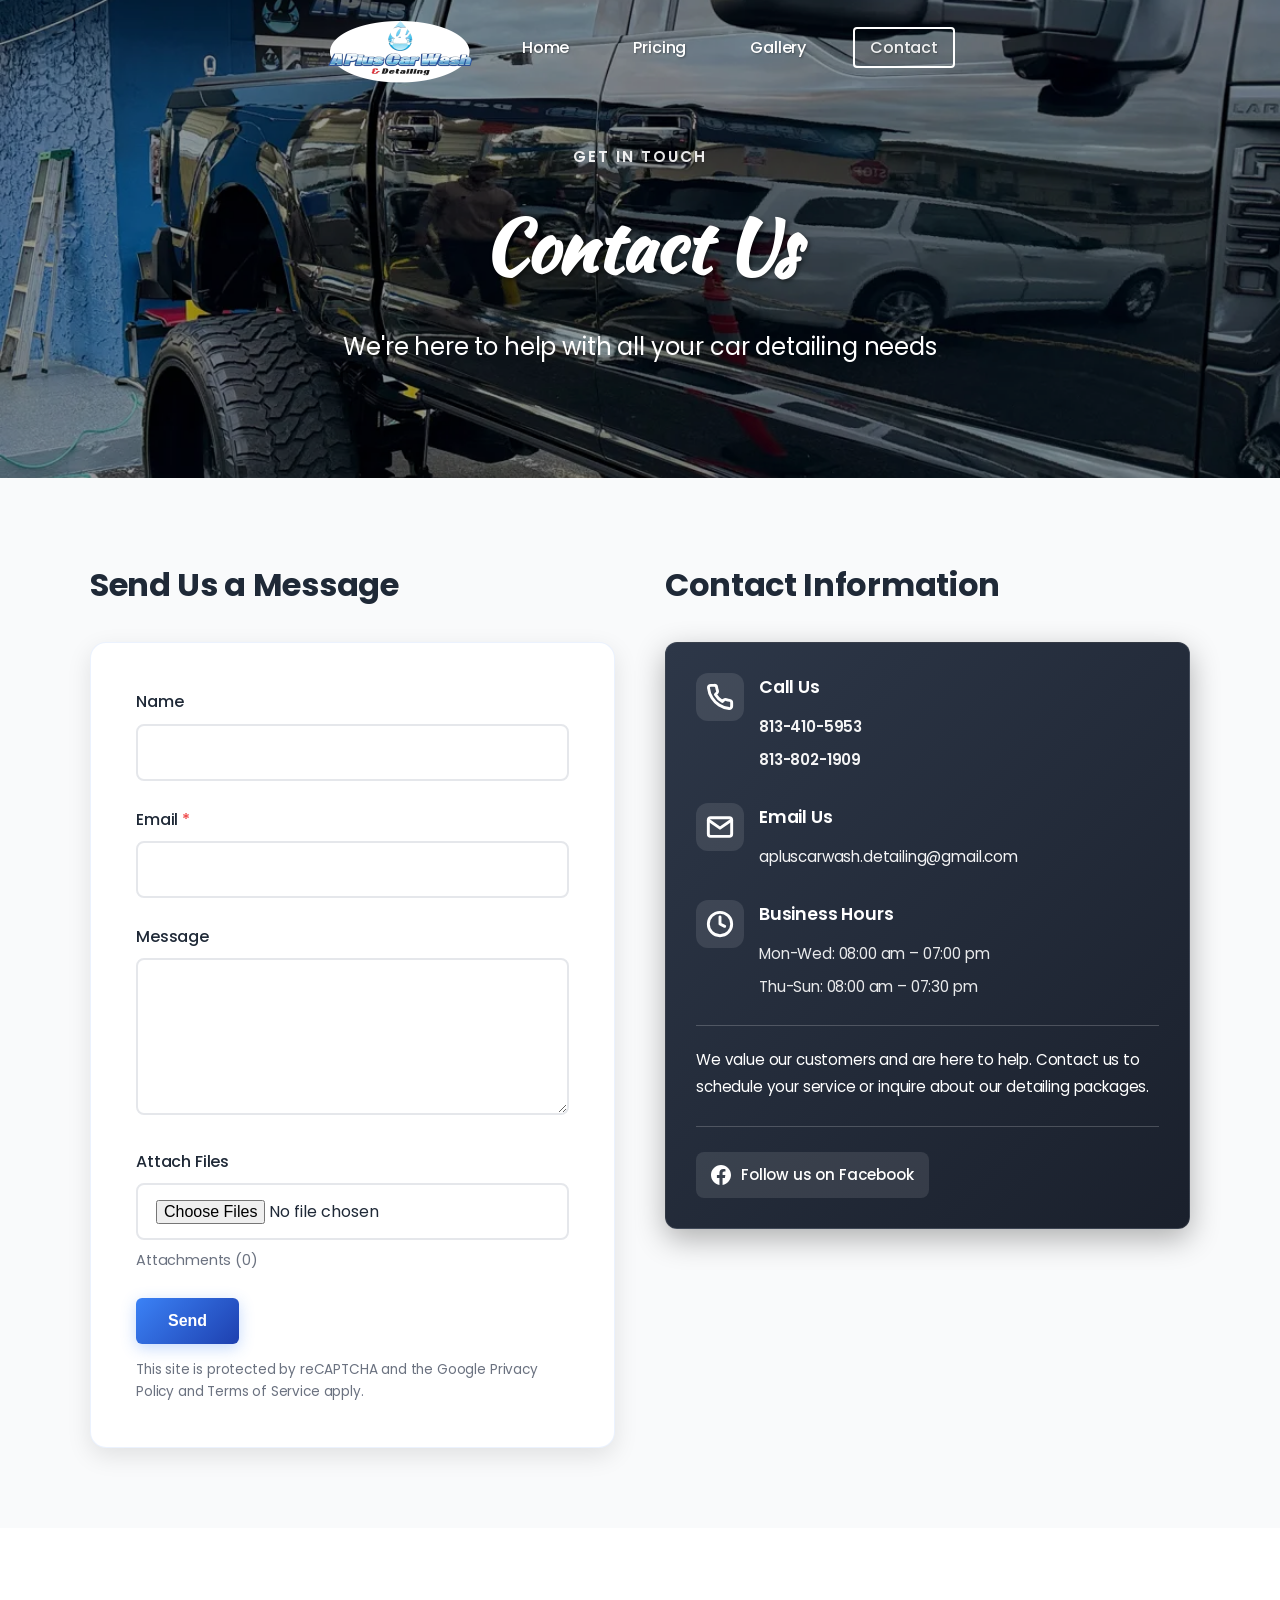
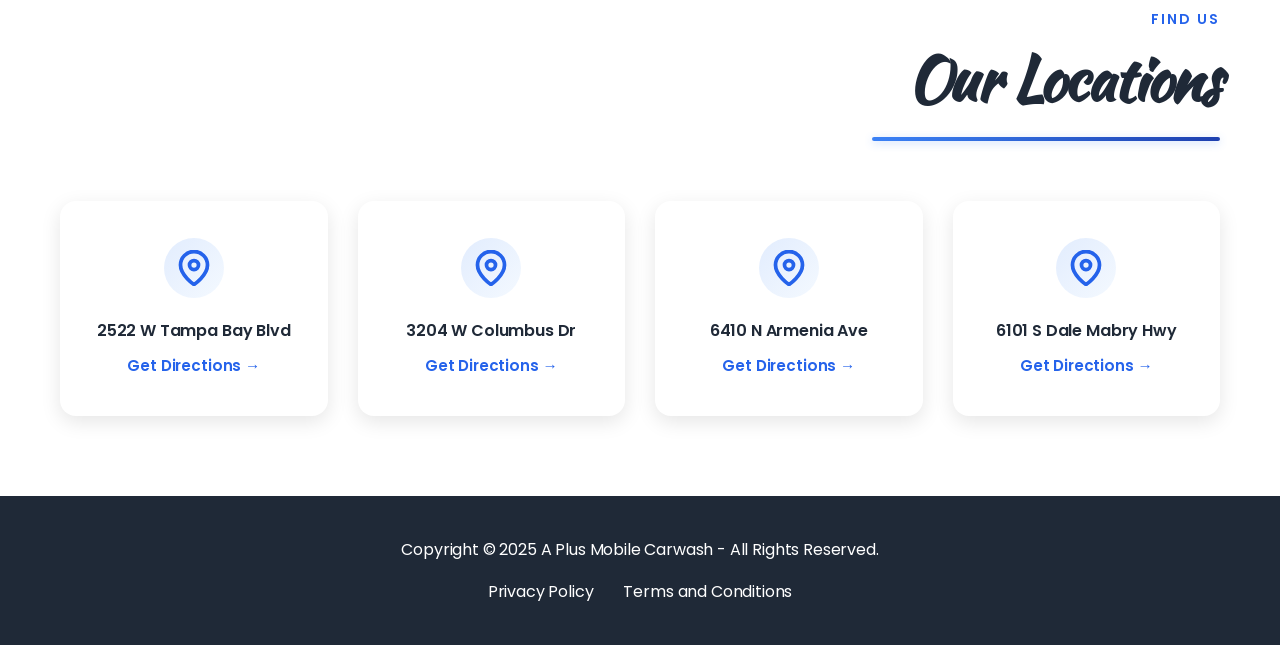
==== commit cdf81b33: "Add favicon to all pages and attempt mobile menu blur effect - Add logo.png as favicon to all HTML p" ====
--- a/contact.html
+++ b/contact.html
@@ -5,6 +5,7 @@
     <meta name="viewport" content="width=device-width, initial-scale=1.0">
     <title>Contact Us - APlus Carwash & Detailing</title>
     <meta name="description" content="Contact APlus Carwash & Detailing for professional mobile car detailing services in Tampa, FL.">
+    <link rel="icon" type="image/png" href="images/logo.png">
     <link rel="stylesheet" href="styles.css">
     <link rel="preconnect" href="https://fonts.googleapis.com">
     <link rel="preconnect" href="https://fonts.gstatic.com" crossorigin>
--- a/styles.css
+++ b/styles.css
@@ -108,13 +108,15 @@
     left: 0;
     right: 0;
     z-index: 999;
-    padding: 16px 0;
-    transition: background 0.3s ease, box-shadow 0.3s ease;
+    padding: 10px 0;
+    transition: background 0.3s ease, box-shadow 0.3s ease, backdrop-filter 0.3s ease;
     width: 100%;
 }
 
 .navbar.scrolled {
-    background: var(--bg-white);
+    background: rgba(255, 255, 255, 0.85);
+    backdrop-filter: blur(10px);
+    -webkit-backdrop-filter: blur(10px);
     box-shadow: var(--shadow);
 }
 
@@ -135,11 +137,12 @@
 }
 
 .nav-logo img {
-    height: 90px;
+    height: 75px;
     width: auto;
     max-width: 300px;
     display: block;
     object-fit: contain;
+    transition: height 0.3s ease;
 }
 
 .nav-logo:hover {
@@ -238,14 +241,15 @@
 .hero {
     position: relative;
     color: white;
-    padding: 144px 0 40px;
+    padding: 144px 0 80px;
     text-align: center;
     overflow: visible;
-    min-height: 400px;
+    min-height: 80vh;
     display: flex;
     align-items: center;
     margin-top: 0;
     z-index: 1;
+    background: transparent;
 }
 
 .hero-slideshow {
@@ -257,6 +261,8 @@
     z-index: 0;
     height: 100%;
     width: 100%;
+    overflow: hidden;
+    background: transparent;
 }
 
 .hero-slide {
@@ -355,6 +361,42 @@
     z-index: 2;
 }
 
+/* Make hero headings visible on pricing, gallery, and contact pages (they don't use fade-in animations) */
+/* Override any animation classes that might be applied */
+.hero-pricing h1,
+.hero-pricing .hero-subtitle,
+.hero-pricing .eyebrow-text,
+.hero-gallery h1,
+.hero-gallery .hero-subtitle,
+.hero-gallery .eyebrow-text,
+.hero-contact h1,
+.hero-contact .hero-subtitle,
+.hero-contact .eyebrow-text {
+    opacity: 1 !important;
+}
+
+.hero-pricing h1.fade-in-up,
+.hero-pricing .hero-subtitle.fade-in-up,
+.hero-pricing .eyebrow-text.fade-in-up,
+.hero-gallery h1.fade-in-up,
+.hero-gallery .hero-subtitle.fade-in-up,
+.hero-gallery .eyebrow-text.fade-in-up,
+.hero-contact h1.fade-in-up,
+.hero-contact .hero-subtitle.fade-in-up,
+.hero-contact .eyebrow-text.fade-in-up,
+.hero-pricing h1.fade-in-up.is-visible,
+.hero-pricing .hero-subtitle.fade-in-up.is-visible,
+.hero-pricing .eyebrow-text.fade-in-up.is-visible,
+.hero-gallery h1.fade-in-up.is-visible,
+.hero-gallery .hero-subtitle.fade-in-up.is-visible,
+.hero-gallery .eyebrow-text.fade-in-up.is-visible,
+.hero-contact h1.fade-in-up.is-visible,
+.hero-contact .hero-subtitle.fade-in-up.is-visible,
+.hero-contact .eyebrow-text.fade-in-up.is-visible {
+    opacity: 1 !important;
+    transform: none !important;
+}
+
 .hero-slide:nth-child(4) {
     background-image: url('images/rs=w_1160,h_870 (4).webp');
 }
@@ -405,6 +447,82 @@
         opacity: 1;
         transform: translateY(0);
     }
+}
+
+/* Global Fade-in Animations */
+/* Ensure all elements that will fade in start transparent */
+/* Only apply to home page hero (not page-specific heroes like pricing/gallery/contact) */
+.hero:not(.hero-pricing):not(.hero-gallery):not(.hero-contact):not(.hero-about) h1,
+.hero:not(.hero-pricing):not(.hero-gallery):not(.hero-contact):not(.hero-about) .hero-subtitle,
+.hero:not(.hero-pricing):not(.hero-gallery):not(.hero-contact):not(.hero-about) .btn-primary,
+.hero:not(.hero-pricing):not(.hero-gallery):not(.hero-contact):not(.hero-about) .eyebrow-text,
+.section-title,
+.eyebrow-text,
+.about-text h3 {
+    opacity: 0;
+}
+
+/* Images and cards only start transparent when they have fade-in class */
+.photos-section .photo-item img.fade-in,
+.reviews-section .review-card.fade-in,
+.locations-section .location-card.fade-in,
+.contact-section .info-card.fade-in {
+    opacity: 0;
+}
+
+.fade-in-up {
+    opacity: 0;
+    transform: translateY(50px);
+    transition: opacity 2.3s cubic-bezier(0.19, 1, 0.22, 1), transform 2.3s cubic-bezier(0.19, 1, 0.22, 1);
+}
+
+.fade-in-up.is-visible {
+    opacity: 1 !important;
+    transform: translateY(0);
+}
+
+/* Ensure home page hero elements become visible when animated */
+.hero:not(.hero-pricing):not(.hero-gallery):not(.hero-contact):not(.hero-about) h1.fade-in-up.is-visible,
+.hero:not(.hero-pricing):not(.hero-gallery):not(.hero-contact):not(.hero-about) .hero-subtitle.fade-in-up.is-visible,
+.hero:not(.hero-pricing):not(.hero-gallery):not(.hero-contact):not(.hero-about) .eyebrow-text.fade-in-up.is-visible,
+.hero:not(.hero-pricing):not(.hero-gallery):not(.hero-contact):not(.hero-about) .btn-primary.fade-in-up.is-visible {
+    opacity: 1 !important;
+    transform: translateY(0) !important;
+}
+
+.fade-in-left {
+    opacity: 0;
+    transform: translateX(-60px);
+    transition: opacity 2.3s cubic-bezier(0.19, 1, 0.22, 1), transform 2.3s cubic-bezier(0.19, 1, 0.22, 1);
+}
+
+.fade-in-left.is-visible {
+    opacity: 1 !important;
+    transform: translateX(0);
+}
+
+.fade-in-right {
+    opacity: 0;
+    transform: translateX(60px);
+    transition: opacity 2.3s cubic-bezier(0.19, 1, 0.22, 1), transform 2.3s cubic-bezier(0.19, 1, 0.22, 1);
+}
+
+.fade-in-right.is-visible {
+    opacity: 1 !important;
+    transform: translateX(0);
+}
+
+.fade-in {
+    opacity: 0;
+    transition: opacity 0.7s ease-out;
+}
+
+.fade-in.is-visible,
+.photos-section .photo-item img.fade-in.is-visible,
+.reviews-section .review-card.fade-in.is-visible,
+.locations-section .location-card.fade-in.is-visible,
+.contact-section .info-card.fade-in.is-visible {
+    opacity: 1;
 }
 
 .hero h1 {
@@ -480,6 +598,191 @@
     color: white;
 }
 
+/* Experience Banner */
+.experience-banner {
+    background: #000000;
+    padding: 40px 0;
+    border-top: 1px solid #fbbf24;
+    border-bottom: 1px solid #fbbf24;
+    position: relative;
+    overflow: hidden;
+}
+
+.experience-banner::before {
+    content: '';
+    position: absolute;
+    top: 0;
+    left: 0;
+    right: 0;
+    bottom: 0;
+    background: var(--bubble-gradient);
+    opacity: 0.3;
+    z-index: 0;
+}
+
+.experience-banner::after {
+    content: '';
+    position: absolute;
+    top: -50%;
+    left: -50%;
+    width: 200%;
+    height: 200%;
+    background: radial-gradient(circle, rgba(59, 130, 246, 0.1) 0%, transparent 70%);
+    animation: pulse 8s ease-in-out infinite;
+    z-index: 0;
+}
+
+@keyframes pulse {
+    0%, 100% {
+        transform: scale(1);
+        opacity: 0.5;
+    }
+    50% {
+        transform: scale(1.1);
+        opacity: 0.8;
+    }
+}
+
+.experience-banner .container {
+    position: relative;
+    z-index: 1;
+}
+
+.experience-content {
+    display: flex;
+    align-items: center;
+    justify-content: center;
+    gap: 50px;
+    flex-wrap: wrap;
+}
+
+.experience-item {
+    display: flex;
+    align-items: center;
+    gap: 15px;
+    padding: 15px 25px;
+    background: rgba(255, 255, 255, 0.05);
+    border-radius: 12px;
+    border: 1px solid rgba(255, 255, 255, 0.1);
+    transition: all 0.3s ease;
+    backdrop-filter: blur(10px);
+    opacity: 0;
+    transform: translateY(20px);
+    animation: fadeInUpBanner 0.8s ease-out forwards;
+}
+
+@keyframes fadeInUpBanner {
+    to {
+        opacity: 1;
+        transform: translateY(0);
+    }
+}
+
+.experience-item:nth-child(1) {
+    animation-delay: 0.1s;
+}
+
+.experience-item:nth-child(2) {
+    animation-delay: 0.3s;
+}
+
+.experience-item:nth-child(3) {
+    animation-delay: 0.5s;
+}
+
+.experience-item:hover {
+    background: rgba(255, 255, 255, 0.08);
+    border-color: rgba(59, 130, 246, 0.5);
+    transform: translateY(-2px);
+    box-shadow: 0 4px 15px rgba(0, 0, 0, 0.3);
+}
+
+.experience-icon {
+    width: 50px;
+    height: 50px;
+    display: flex;
+    align-items: center;
+    justify-content: center;
+    background: var(--bubble-gradient);
+    border-radius: 12px;
+    flex-shrink: 0;
+    transition: all 0.3s ease;
+}
+
+.experience-icon svg {
+    width: 28px;
+    height: 28px;
+    stroke: white;
+    fill: none;
+}
+
+.experience-item:hover .experience-icon {
+    background: var(--water-gradient);
+    transform: scale(1.1) rotate(5deg);
+    box-shadow: 0 4px 15px rgba(59, 130, 246, 0.4);
+}
+
+.experience-text {
+    display: flex;
+    flex-direction: column;
+    gap: 5px;
+}
+
+.experience-years {
+    font-size: 2.2rem;
+    font-weight: 700;
+    color: white;
+    line-height: 1;
+    letter-spacing: -0.02em;
+}
+
+.experience-label {
+    font-size: 0.85rem;
+    font-weight: 500;
+    color: rgba(255, 255, 255, 0.8);
+    text-transform: uppercase;
+    letter-spacing: 1.5px;
+}
+
+.stars-divider {
+    display: flex;
+    flex-direction: column;
+    align-items: center;
+    gap: 8px;
+    padding: 15px 30px;
+    background: rgba(255, 255, 255, 0.05);
+    border-radius: 12px;
+    border: 1px solid rgba(255, 255, 255, 0.1);
+    backdrop-filter: blur(10px);
+    opacity: 0;
+    transform: translateY(20px);
+    animation: fadeInUpBanner 0.8s ease-out 0.2s forwards;
+    transition: all 0.3s ease;
+}
+
+.stars-divider:hover {
+    background: rgba(255, 255, 255, 0.08);
+    border-color: rgba(251, 191, 36, 0.5);
+    transform: translateY(-2px);
+    box-shadow: 0 4px 15px rgba(251, 191, 36, 0.4);
+}
+
+.stars {
+    font-size: 2rem;
+    color: #fbbf24;
+    letter-spacing: 6px;
+    text-shadow: 0 2px 8px rgba(251, 191, 36, 0.5);
+    line-height: 1;
+}
+
+.stars-label {
+    font-size: 0.85rem;
+    font-weight: 600;
+    color: rgba(255, 255, 255, 0.9);
+    text-transform: uppercase;
+    letter-spacing: 1.5px;
+}
+
 /* Section Styles */
 .eyebrow-text {
     font-size: 0.875rem;
@@ -522,11 +825,16 @@
     bottom: 0;
     left: 50%;
     transform: translateX(-50%);
-    width: 100px;
-    height: 5px;
+    width: 0;
+    height: 4px;
     background: var(--water-gradient);
     border-radius: 10px;
     box-shadow: 0 2px 8px rgba(59, 130, 246, 0.3);
+    transition: width 0.7s cubic-bezier(0.19, 1, 0.22, 1);
+}
+
+.section-title.underline-visible::after {
+    width: 30%;
 }
 
 
@@ -814,23 +1122,24 @@
     margin-top: 50px;
 }
 
+
 .feature-card {
-    background: rgba(45, 55, 72, 0.9);
+    background: rgba(255, 255, 255, 0.08);
     padding: 40px 30px;
     border-radius: 16px;
     text-align: center;
-    box-shadow: 0 8px 25px rgba(0, 0, 0, 0.3);
-    transition: all 0.4s cubic-bezier(0.4, 0, 0.2, 1);
+    box-shadow: 0 4px 15px rgba(0, 0, 0, 0.3);
+    transition: all 0.3s ease;
     backdrop-filter: blur(10px);
     border: 1px solid rgba(255, 255, 255, 0.1);
     animation: fadeInUp 0.6s ease-out;
 }
 
 .feature-card:hover {
-    transform: translateY(-8px) scale(1.02);
-    box-shadow: 0 15px 35px rgba(0, 0, 0, 0.4);
-    background: rgba(45, 55, 72, 0.95);
-    border-color: rgba(255, 255, 255, 0.2);
+    background: rgba(255, 255, 255, 0.12);
+    border-color: rgba(59, 130, 246, 0.5);
+    transform: translateY(-2px);
+    box-shadow: 0 6px 20px rgba(0, 0, 0, 0.4);
 }
 
 @keyframes fadeInUp {
@@ -873,8 +1182,9 @@
 }
 
 .feature-card:hover .feature-icon {
+    background: var(--water-gradient);
     transform: scale(1.1) rotate(5deg);
-    background: rgba(255, 255, 255, 0.2);
+    box-shadow: 0 4px 15px rgba(59, 130, 246, 0.4);
 }
 
 .feature-card h4 {
@@ -1134,11 +1444,27 @@
 .photos-section {
     padding: 80px 0;
     background: #000000;
+    position: relative;
+}
+
+.photos-section::after {
+    content: '';
+    position: absolute;
+    top: 0;
+    left: 0;
+    right: 0;
+    bottom: 0;
     background-image: url('images/splash1.png');
     background-size: cover;
     background-position: center;
     background-repeat: no-repeat;
-    position: relative;
+    z-index: 0;
+    opacity: 0;
+    transition: opacity 1s ease-out;
+}
+
+.photos-section.bg-fade-in::after {
+    opacity: 1;
 }
 
 .photos-section::before {
@@ -1149,12 +1475,12 @@
     right: 0;
     bottom: 0;
     background: rgba(0, 0, 0, 0.7);
-    z-index: 0;
+    z-index: 1;
 }
 
 .photos-section .container {
     position: relative;
-    z-index: 1;
+    z-index: 2;
 }
 
 .photos-section .section-title {
@@ -1563,6 +1889,7 @@
     stroke-width: 2;
 }
 
+
 .quick-info-icon:hover {
     transform: scale(1.1);
     background: var(--water-gradient);
@@ -1573,8 +1900,11 @@
 }
 
 .info-card-primary .quick-info-icon svg {
-    stroke: transparent;
-    fill: white;
+    stroke: white !important;
+    fill: none !important;
+    stroke-width: 2.5 !important;
+    stroke-linecap: round !important;
+    stroke-linejoin: round !important;
 }
 
 .info-card-primary .quick-info-icon:hover {
@@ -1658,10 +1988,6 @@
     width: 32px;
     height: 32px;
     fill: currentColor;
-}
-
-.info-card-primary .quick-info-icon svg {
-    fill: white;
 }
 
 .email a {
@@ -1840,7 +2166,7 @@
 }
 
 .locations-section.has-bg .eyebrow-text {
-    color: var(--primary-color);
+    color: white;
 }
 
 .locations-section.has-bg .location-address {
@@ -1861,16 +2187,19 @@
 
 .locations-section .section-title {
     text-align: right;
+    opacity: 1;
 }
 
 .locations-section .section-title::after {
     left: auto;
     right: 0;
     transform: none;
+    width: 30%;
 }
 
 .locations-section .eyebrow-text {
     text-align: right;
+    opacity: 1;
 }
 
 .locations-grid {
@@ -1888,17 +2217,20 @@
     text-align: center;
     box-shadow: 0 6px 20px rgba(0, 0, 0, 0.1);
     transition: all 0.4s cubic-bezier(0.4, 0, 0.2, 1);
-    border: 1px solid transparent;
+    border: 2px solid transparent;
     position: relative;
     overflow: hidden;
 }
 
 .locations-section.has-bg .location-card {
-    border: 2px solid white;
+    border-color: white;
 }
 
 .locations-section.has-bg .location-card:hover {
-    border: 2px solid var(--primary-color);
+    border-color: var(--primary-color);
+    background: rgba(255, 255, 255, 0.1);
+    backdrop-filter: blur(10px);
+    -webkit-backdrop-filter: blur(10px);
 }
 
 .location-card::before {
@@ -1921,6 +2253,9 @@
     transform: translateY(-8px) scale(1.02);
     box-shadow: 0 12px 30px rgba(59, 130, 246, 0.2);
     border-color: var(--primary-color);
+    background: rgba(255, 255, 255, 0.1);
+    backdrop-filter: blur(10px);
+    -webkit-backdrop-filter: blur(10px);
 }
 
 .location-card > * {
@@ -2315,6 +2650,47 @@
 @media (max-width: 768px) {
     .mobile-menu-toggle {
         display: flex;
+    }
+
+    /* Center left/right aligned headings on tablet */
+    .reviews-section .section-title,
+    .photos-section .section-title,
+    .locations-section .section-title {
+        text-align: center;
+    }
+
+    .reviews-section .section-title::after,
+    .photos-section .section-title::after,
+    .locations-section .section-title::after {
+        left: 50%;
+        right: auto;
+        transform: translateX(-50%);
+    }
+
+    .reviews-section .eyebrow-text,
+    .photos-section .eyebrow-text,
+    .locations-section .eyebrow-text {
+        text-align: center;
+    }
+
+    .hero {
+        min-height: 70vh;
+    }
+
+    .experience-banner {
+        padding: 35px 0;
+    }
+
+    .experience-content {
+        gap: 30px;
+    }
+
+    .experience-item {
+        padding: 12px 20px;
+    }
+
+    .experience-years {
+        font-size: 2rem;
     }
 
     .nav-logo img {
@@ -2340,7 +2716,7 @@
         box-shadow: var(--shadow);
         opacity: 0;
         visibility: hidden;
-        transition: all 0.3s ease;
+        transition: all 0.3s ease, backdrop-filter 0.3s ease, -webkit-backdrop-filter 0.3s ease;
         gap: 15px;
         border-radius: 0;
         align-items: center;
@@ -2351,6 +2727,13 @@
         background: rgba(255, 255, 255, 0.1);
         backdrop-filter: blur(15px);
         -webkit-backdrop-filter: blur(15px);
+    }
+
+    /* Mobile menu when navbar is scrolled - apply blur effect */
+    .navbar.scrolled .nav-menu {
+        background: rgba(255, 255, 255, 0.85) !important;
+        backdrop-filter: blur(10px) !important;
+        -webkit-backdrop-filter: blur(10px) !important;
     }
 
     .nav-menu.active {
@@ -2366,6 +2749,20 @@
         -webkit-backdrop-filter: none;
     }
 
+    /* When menu is open when scrolled, keep blur effect */
+    .navbar.scrolled .nav-menu.active {
+        background: rgba(255, 255, 255, 0.95) !important;
+        backdrop-filter: blur(10px) !important;
+        -webkit-backdrop-filter: blur(10px) !important;
+    }
+
+    /* Ensure navbar also maintains blur when menu is open and scrolled */
+    .navbar.scrolled.menu-open {
+        background: rgba(255, 255, 255, 0.85) !important;
+        backdrop-filter: blur(10px) !important;
+        -webkit-backdrop-filter: blur(10px) !important;
+    }
+
     .navbar:not(.scrolled).menu-open {
         background: var(--bg-white);
         box-shadow: var(--shadow);
@@ -2590,6 +2987,78 @@
 
     .hero {
         padding: 64px 0;
+        min-height: 65vh;
+    }
+
+    /* Center left/right aligned headings on mobile */
+    .reviews-section .section-title,
+    .photos-section .section-title,
+    .locations-section .section-title {
+        text-align: center;
+    }
+
+    .reviews-section .section-title::after,
+    .photos-section .section-title::after,
+    .locations-section .section-title::after {
+        left: 50%;
+        right: auto;
+        transform: translateX(-50%);
+    }
+
+    .reviews-section .eyebrow-text,
+    .photos-section .eyebrow-text,
+    .locations-section .eyebrow-text {
+        text-align: center;
+    }
+
+    .experience-banner {
+        padding: 30px 0;
+    }
+
+    .experience-content {
+        gap: 20px;
+        flex-direction: column;
+    }
+
+    .experience-item {
+        padding: 12px 20px;
+        gap: 12px;
+        width: 100%;
+        max-width: 300px;
+        justify-content: center;
+    }
+
+    .experience-icon {
+        width: 45px;
+        height: 45px;
+    }
+
+    .experience-icon svg {
+        width: 24px;
+        height: 24px;
+    }
+
+    .experience-years {
+        font-size: 1.8rem;
+    }
+
+    .experience-label {
+        font-size: 0.75rem;
+    }
+
+    .stars-divider {
+        padding: 12px 25px;
+        width: 100%;
+        max-width: 300px;
+    }
+
+    .stars {
+        font-size: 1.6rem;
+        letter-spacing: 4px;
+    }
+
+    .stars-label {
+        font-size: 0.75rem;
     }
 
     .stats-grid {
